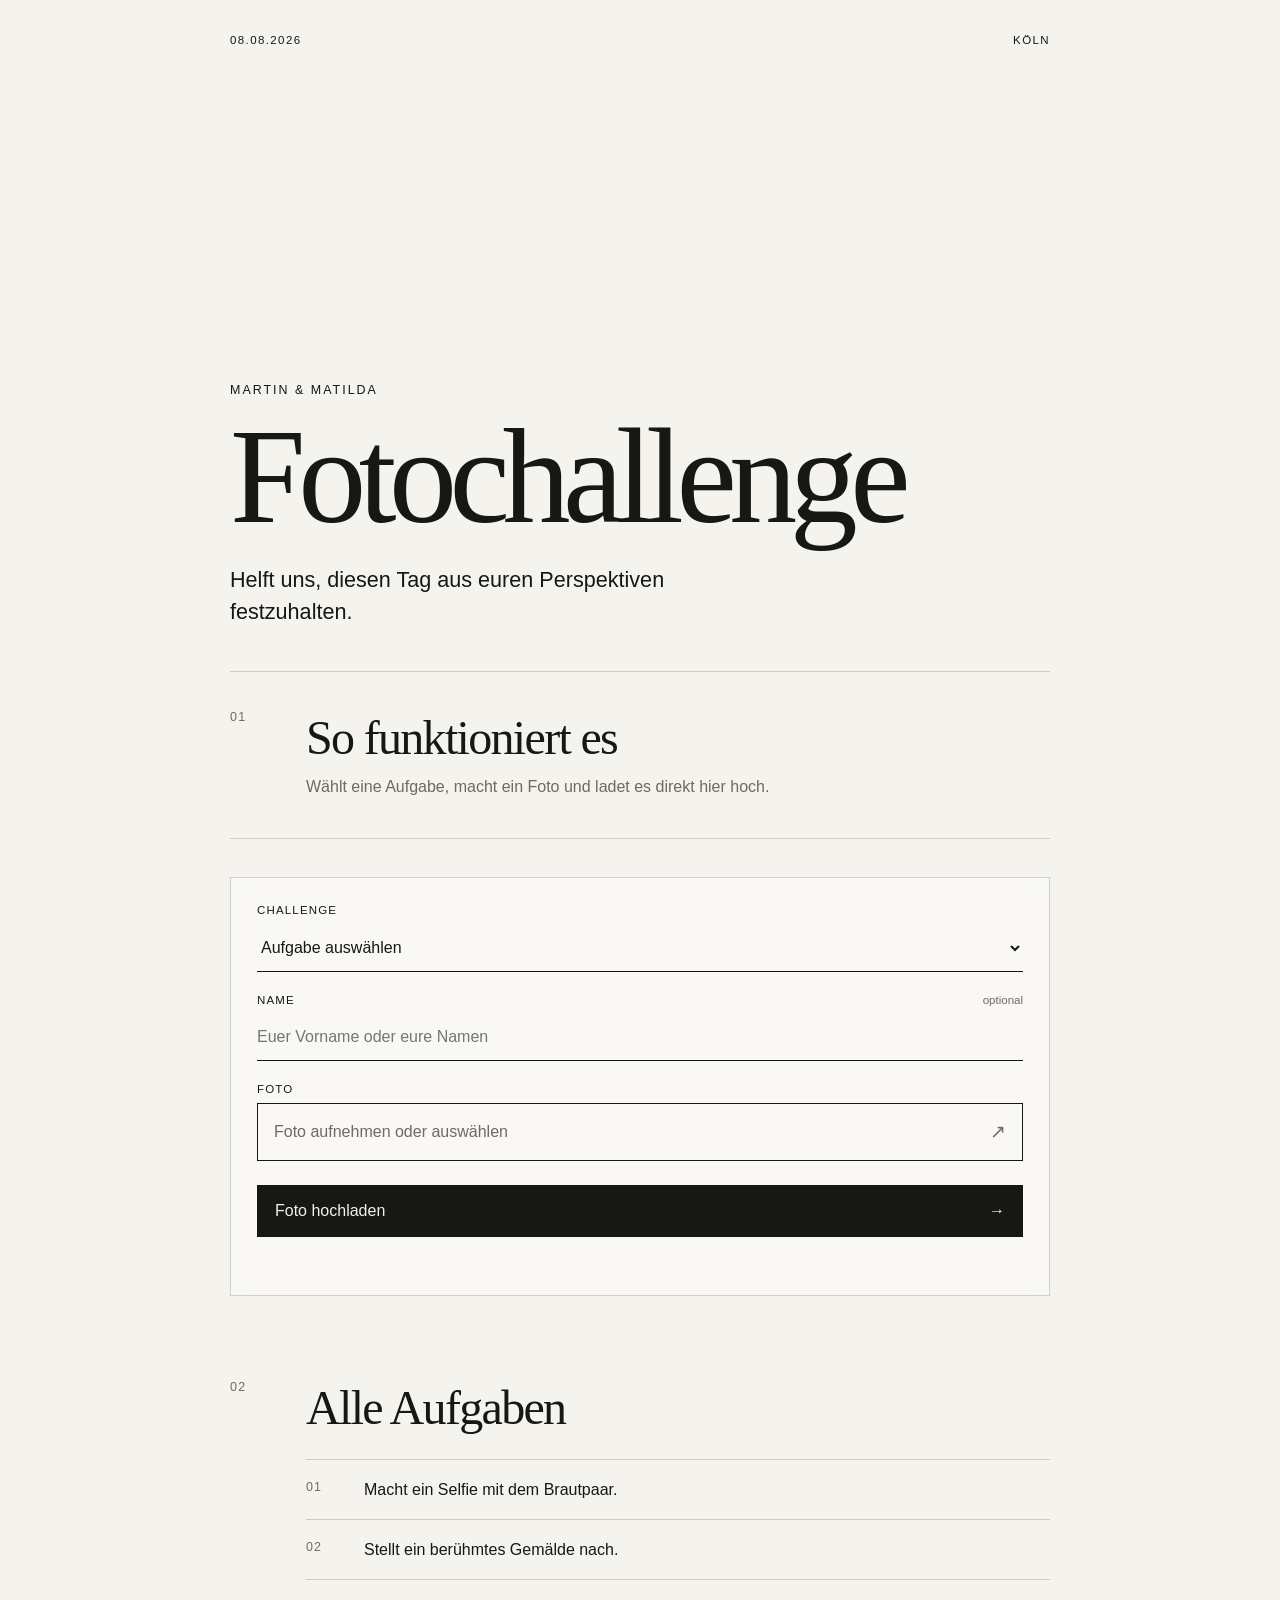
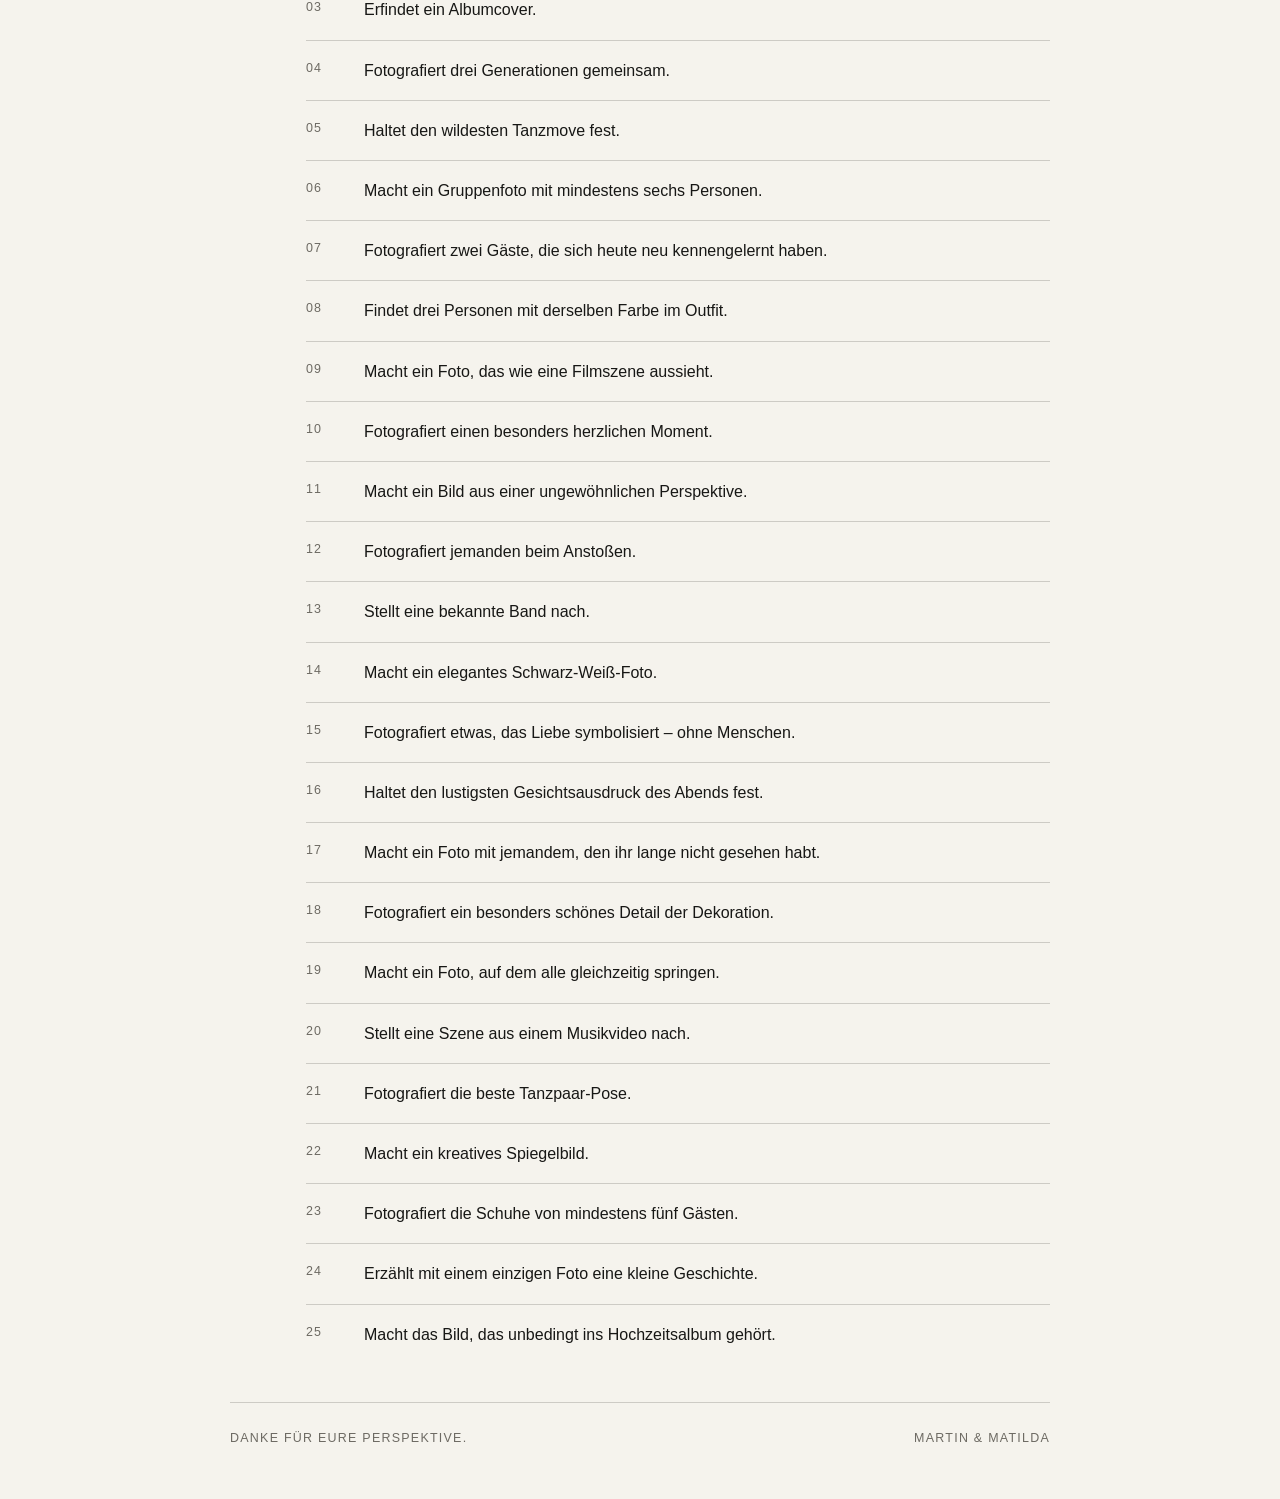
==== index.html @ a5055d3d "Add files via upload" ====
<!doctype html>
<html lang="de">
<head>
  <meta charset="utf-8">
  <meta name="viewport" content="width=device-width, initial-scale=1">
  <meta name="theme-color" content="#f3f0e9">
  <meta name="description" content="Fotochallenge zur Hochzeit von Martin und Matilda">
  <title>Martin & Matilda — Fotochallenge</title>
  <link rel="stylesheet" href="style.css">
</head>
<body>
  <main class="site-shell">
    <header class="intro">
      <div class="meta-row">
        <span>08.08.2026</span>
        <span>Köln</span>
      </div>

      <div class="title-block">
        <p class="kicker">Martin & Matilda</p>
        <h1>Fotochallenge</h1>
        <p class="lead">
          Helft uns, diesen Tag aus euren Perspektiven festzuhalten.
        </p>
      </div>
    </header>

    <section class="section intro-copy">
      <div class="section-number">01</div>
      <div>
        <h2>So funktioniert es</h2>
        <p>Wählt eine Aufgabe, macht ein Foto und ladet es direkt hier hoch.</p>
      </div>
    </section>

    <section class="upload-panel">
      <div class="field-group">
        <label for="challenge">Challenge</label>
        <select id="challenge" required>
          <option value="">Aufgabe auswählen</option>
        </select>
      </div>

      <div class="field-group">
        <label for="guestName">Name <span>optional</span></label>
        <input id="guestName" type="text" maxlength="60" placeholder="Euer Vorname oder eure Namen">
      </div>

      <div class="field-group">
        <label for="photo">Foto</label>
        <label class="file-picker" for="photo">
          <span id="fileLabel">Foto aufnehmen oder auswählen</span>
          <span class="file-symbol">↗</span>
        </label>
        <input id="photo" class="visually-hidden" type="file" accept="image/*" capture="environment" required>
      </div>

      <div id="previewWrap" class="preview-wrap" hidden>
        <img id="preview" alt="Vorschau des ausgewählten Fotos">
      </div>

      <button id="uploadButton" type="button">
        <span>Foto hochladen</span>
        <span>→</span>
      </button>

      <p id="status" class="status" aria-live="polite"></p>
    </section>

    <section class="section challenge-section">
      <div class="section-number">02</div>
      <div>
        <h2>Alle Aufgaben</h2>
        <div id="challengeList" class="challenge-list"></div>
      </div>
    </section>

    <footer>
      <span>Danke für eure Perspektive.</span>
      <span>Martin & Matilda</span>
    </footer>
  </main>

  <script src="script.js"></script>
</body>
</html>
---- style.css ----
* {
  box-sizing: border-box;
}

:root {
  --paper: #f3f0e9;
  --ink: #171715;
  --muted: #6d6a63;
  --line: rgba(23, 23, 21, 0.18);
  --panel: rgba(255, 255, 255, 0.42);
  font-family: Arial, Helvetica, sans-serif;
  color: var(--ink);
  background: var(--paper);
}

html {
  scroll-behavior: smooth;
}

body {
  margin: 0;
  background:
    linear-gradient(rgba(255,255,255,.2), rgba(255,255,255,.2)),
    var(--paper);
}

button,
input,
select {
  font: inherit;
}

.site-shell {
  width: min(100% - 28px, 820px);
  margin: 0 auto;
  padding: 24px 0 54px;
}

.intro {
  min-height: 72vh;
  display: flex;
  flex-direction: column;
  justify-content: space-between;
  padding: 10px 0 44px;
  border-bottom: 1px solid var(--line);
}

.meta-row {
  display: flex;
  justify-content: space-between;
  text-transform: uppercase;
  letter-spacing: .12em;
  font-size: .72rem;
}

.title-block {
  max-width: 720px;
}

.kicker {
  margin: 0 0 20px;
  text-transform: uppercase;
  letter-spacing: .16em;
  font-size: .78rem;
}

h1 {
  margin: 0;
  font-family: Georgia, "Times New Roman", serif;
  font-size: clamp(4rem, 16vw, 8.5rem);
  font-weight: 400;
  line-height: .88;
  letter-spacing: -.055em;
}

.lead {
  max-width: 560px;
  margin: 28px 0 0;
  font-size: clamp(1.05rem, 3vw, 1.35rem);
  line-height: 1.45;
}

.section {
  display: grid;
  grid-template-columns: 58px 1fr;
  gap: 18px;
  padding: 38px 0;
  border-bottom: 1px solid var(--line);
}

.section-number {
  color: var(--muted);
  font-size: .78rem;
  letter-spacing: .1em;
}

h2 {
  margin: 0 0 10px;
  font-family: Georgia, "Times New Roman", serif;
  font-size: clamp(2rem, 6vw, 3rem);
  font-weight: 400;
  letter-spacing: -.035em;
}

.section p {
  margin: 0;
  max-width: 560px;
  color: var(--muted);
  line-height: 1.55;
}

.upload-panel {
  margin: 38px 0;
  padding: 26px;
  border: 1px solid var(--line);
  background: var(--panel);
  backdrop-filter: blur(8px);
}

.field-group + .field-group {
  margin-top: 22px;
}

label:not(.file-picker) {
  display: flex;
  justify-content: space-between;
  margin-bottom: 8px;
  text-transform: uppercase;
  letter-spacing: .1em;
  font-size: .72rem;
}

label span {
  color: var(--muted);
  text-transform: none;
  letter-spacing: 0;
}

select,
input[type="text"] {
  width: 100%;
  padding: 14px 0;
  border: 0;
  border-bottom: 1px solid var(--ink);
  border-radius: 0;
  background: transparent;
  color: var(--ink);
  font-size: 1rem;
  outline: none;
}

select:focus,
input[type="text"]:focus {
  border-bottom-width: 2px;
}

.file-picker {
  display: flex;
  justify-content: space-between;
  align-items: center;
  min-height: 58px;
  padding: 0 16px;
  border: 1px solid var(--ink);
  cursor: pointer;
  transition: background .2s ease, color .2s ease;
}

.file-picker:hover {
  background: var(--ink);
  color: var(--paper);
}

.file-symbol {
  font-size: 1.2rem;
}

.visually-hidden {
  position: absolute;
  width: 1px;
  height: 1px;
  padding: 0;
  margin: -1px;
  overflow: hidden;
  clip: rect(0, 0, 0, 0);
  white-space: nowrap;
  border: 0;
}

.preview-wrap {
  margin-top: 22px;
  border: 1px solid var(--line);
  background: rgba(255,255,255,.35);
}

.preview-wrap img {
  display: block;
  width: 100%;
  max-height: 460px;
  object-fit: contain;
}

button {
  width: 100%;
  margin-top: 24px;
  padding: 17px 18px;
  display: flex;
  justify-content: space-between;
  border: 0;
  background: var(--ink);
  color: var(--paper);
  cursor: pointer;
  transition: transform .15s ease, opacity .15s ease;
}

button:hover {
  transform: translateY(-1px);
}

button:disabled {
  cursor: wait;
  opacity: .55;
  transform: none;
}

.status {
  min-height: 1.3em;
  margin: 14px 0 0;
  font-size: .88rem;
}

.status.success {
  color: #245d39;
}

.status.error {
  color: #8e2d2d;
}

.challenge-section {
  padding-top: 46px;
}

.challenge-list {
  margin-top: 24px;
}

.challenge-item {
  display: grid;
  grid-template-columns: 46px 1fr;
  gap: 12px;
  padding: 18px 0;
  border-top: 1px solid var(--line);
  line-height: 1.45;
}

.challenge-number {
  color: var(--muted);
  font-size: .78rem;
  letter-spacing: .08em;
}

footer {
  display: flex;
  justify-content: space-between;
  gap: 20px;
  padding-top: 28px;
  color: var(--muted);
  font-size: .78rem;
  text-transform: uppercase;
  letter-spacing: .1em;
}

@media (max-width: 560px) {
  .site-shell {
    width: min(100% - 20px, 820px);
  }

  .intro {
    min-height: 66vh;
  }

  .section {
    grid-template-columns: 38px 1fr;
    gap: 10px;
  }

  .upload-panel {
    padding: 20px;
  }

  footer {
    flex-direction: column;
  }
}
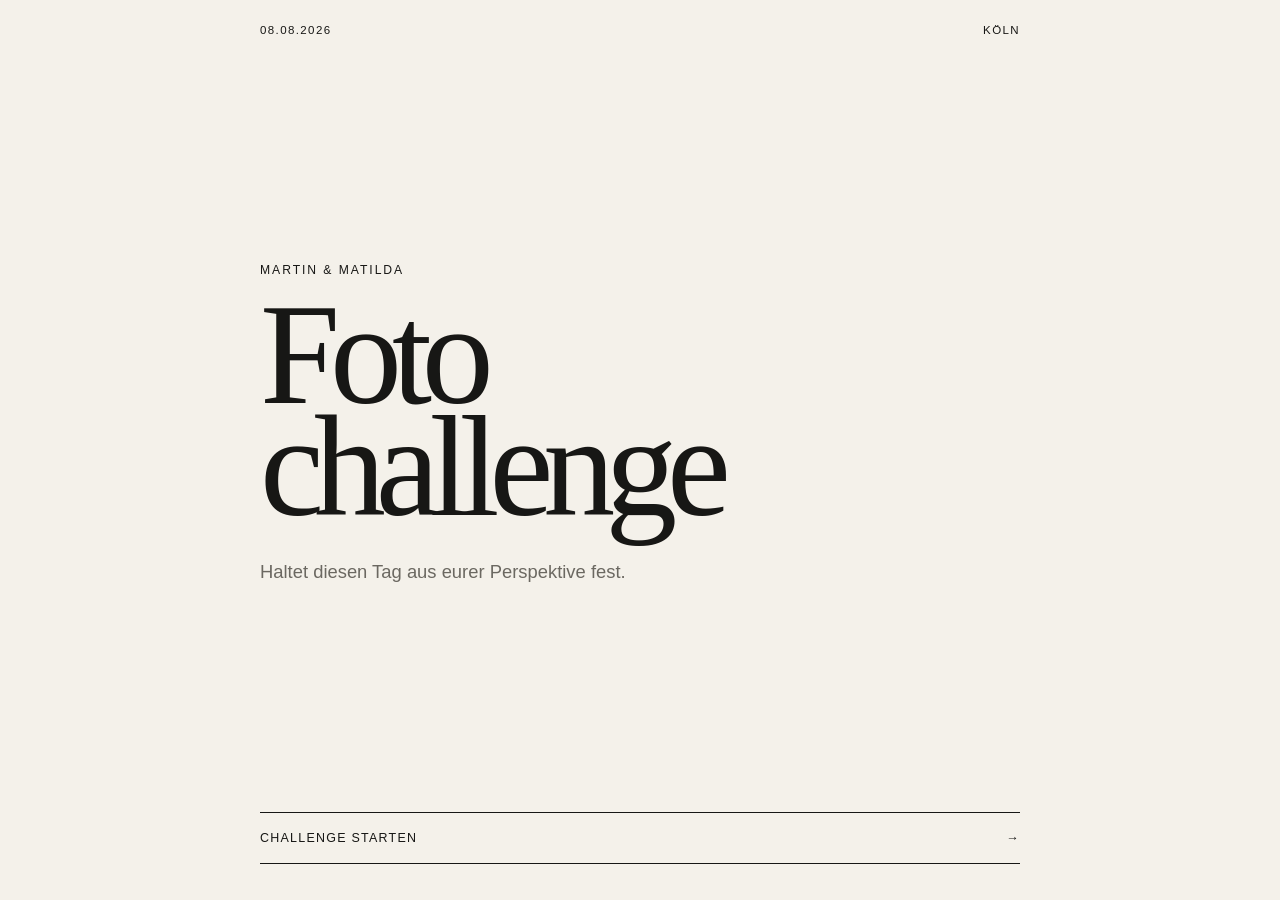
==== commit 5c71aab5: "Add files via upload" ====
--- a/index.html
+++ b/index.html
@@ -3,82 +3,111 @@
 <head>
   <meta charset="utf-8">
   <meta name="viewport" content="width=device-width, initial-scale=1">
-  <meta name="theme-color" content="#f3f0e9">
+  <meta name="theme-color" content="#f4f1ea">
   <meta name="description" content="Fotochallenge zur Hochzeit von Martin und Matilda">
   <title>Martin & Matilda — Fotochallenge</title>
   <link rel="stylesheet" href="style.css">
 </head>
 <body>
-  <main class="site-shell">
-    <header class="intro">
-      <div class="meta-row">
+  <main class="app">
+    <section id="welcomeView" class="view welcome-view is-active">
+      <div class="topline">
         <span>08.08.2026</span>
         <span>Köln</span>
       </div>
 
-      <div class="title-block">
-        <p class="kicker">Martin & Matilda</p>
-        <h1>Fotochallenge</h1>
-        <p class="lead">
-          Helft uns, diesen Tag aus euren Perspektiven festzuhalten.
+      <div class="welcome-copy">
+        <p class="eyebrow">Martin & Matilda</p>
+        <h1>Foto<br>challenge</h1>
+        <p class="intro">
+          Haltet diesen Tag aus eurer Perspektive fest.
         </p>
       </div>
-    </header>
 
-    <section class="section intro-copy">
-      <div class="section-number">01</div>
-      <div>
-        <h2>So funktioniert es</h2>
-        <p>Wählt eine Aufgabe, macht ein Foto und ladet es direkt hier hoch.</p>
+      <button id="enterButton" class="text-button">
+        <span>Challenge starten</span>
+        <span>→</span>
+      </button>
+    </section>
+
+    <section id="challengeView" class="view challenge-view">
+      <div class="topline">
+        <button id="backButton" class="quiet-button" aria-label="Zurück">←</button>
+        <span id="challengeCounter">01 / 25</span>
+      </div>
+
+      <article class="challenge-card">
+        <p id="challengeNumber" class="challenge-number">01</p>
+        <h2 id="challengeText">Stellt ein berühmtes Gemälde nach.</h2>
+      </article>
+
+      <div class="challenge-actions">
+        <button id="shuffleButton" class="secondary-button">
+          <span>Andere Aufgabe</span>
+          <span>↻</span>
+        </button>
+        <button id="chooseButton" class="primary-button">
+          <span>Diese Aufgabe wählen</span>
+          <span>→</span>
+        </button>
+      </div>
+
+      <button id="allChallengesButton" class="list-link">Alle Aufgaben ansehen</button>
+    </section>
+
+    <section id="uploadView" class="view upload-view">
+      <div class="topline">
+        <button id="uploadBackButton" class="quiet-button" aria-label="Zurück">←</button>
+        <span>Upload</span>
+      </div>
+
+      <div class="selected-challenge">
+        <p id="uploadChallengeNumber" class="challenge-number">01</p>
+        <h2 id="uploadChallengeText">Stellt ein berühmtes Gemälde nach.</h2>
+      </div>
+
+      <div class="form">
+        <label for="guestName">Name <span>optional</span></label>
+        <input id="guestName" type="text" maxlength="60" placeholder="Euer Vorname oder eure Namen">
+
+        <label for="photo">Foto</label>
+        <label for="photo" class="file-picker">
+          <span id="fileLabel">Foto aufnehmen oder auswählen</span>
+          <span>↗</span>
+        </label>
+        <input id="photo" type="file" accept="image/*" capture="environment" hidden>
+
+        <div id="previewWrap" class="preview-wrap" hidden>
+          <img id="preview" alt="Vorschau des ausgewählten Fotos">
+        </div>
+
+        <button id="uploadButton" class="primary-button full-width">
+          <span>Foto hochladen</span>
+          <span>→</span>
+        </button>
+
+        <p id="status" class="status" aria-live="polite"></p>
       </div>
     </section>
 
-    <section class="upload-panel">
-      <div class="field-group">
-        <label for="challenge">Challenge</label>
-        <select id="challenge" required>
-          <option value="">Aufgabe auswählen</option>
-        </select>
-      </div>
-
-      <div class="field-group">
-        <label for="guestName">Name <span>optional</span></label>
-        <input id="guestName" type="text" maxlength="60" placeholder="Euer Vorname oder eure Namen">
-      </div>
-
-      <div class="field-group">
-        <label for="photo">Foto</label>
-        <label class="file-picker" for="photo">
-          <span id="fileLabel">Foto aufnehmen oder auswählen</span>
-          <span class="file-symbol">↗</span>
-        </label>
-        <input id="photo" class="visually-hidden" type="file" accept="image/*" capture="environment" required>
-      </div>
-
-      <div id="previewWrap" class="preview-wrap" hidden>
-        <img id="preview" alt="Vorschau des ausgewählten Fotos">
-      </div>
-
-      <button id="uploadButton" type="button">
-        <span>Foto hochladen</span>
+    <section id="successView" class="view success-view">
+      <div class="success-mark">✓</div>
+      <p class="eyebrow">Upload abgeschlossen</p>
+      <h2>Danke für eure Perspektive.</h2>
+      <button id="nextChallengeButton" class="primary-button full-width">
+        <span>Nächste Challenge</span>
         <span>→</span>
       </button>
-
-      <p id="status" class="status" aria-live="polite"></p>
+      <button id="finishButton" class="list-link">Zur Startseite</button>
     </section>
 
-    <section class="section challenge-section">
-      <div class="section-number">02</div>
-      <div>
-        <h2>Alle Aufgaben</h2>
-        <div id="challengeList" class="challenge-list"></div>
+    <section id="listView" class="view list-view">
+      <div class="topline">
+        <button id="listBackButton" class="quiet-button" aria-label="Zurück">←</button>
+        <span>Alle Aufgaben</span>
       </div>
+      <div id="challengeList" class="challenge-list"></div>
     </section>
-
-    <footer>
-      <span>Danke für eure Perspektive.</span>
-      <span>Martin & Matilda</span>
-    </footer>
   </main>
 
   <script src="script.js"></script>
--- a/style.css
+++ b/style.css
@@ -1,142 +1,221 @@
-* {
-  box-sizing: border-box;
-}
+* { box-sizing: border-box; }
 
 :root {
-  --paper: #f3f0e9;
+  --paper: #f4f1ea;
   --ink: #171715;
-  --muted: #6d6a63;
-  --line: rgba(23, 23, 21, 0.18);
-  --panel: rgba(255, 255, 255, 0.42);
+  --muted: #6b6861;
+  --line: rgba(23, 23, 21, .2);
+  --soft: rgba(255, 255, 255, .34);
   font-family: Arial, Helvetica, sans-serif;
   color: var(--ink);
   background: var(--paper);
 }
 
-html {
-  scroll-behavior: smooth;
-}
-
-body {
+html, body {
   margin: 0;
-  background:
-    linear-gradient(rgba(255,255,255,.2), rgba(255,255,255,.2)),
-    var(--paper);
-}
-
-button,
-input,
-select {
+  min-height: 100%;
+  background: var(--paper);
+}
+
+button, input {
   font: inherit;
 }
 
-.site-shell {
-  width: min(100% - 28px, 820px);
+button {
+  color: inherit;
+}
+
+.app {
+  width: min(100% - 24px, 760px);
+  min-height: 100vh;
   margin: 0 auto;
-  padding: 24px 0 54px;
-}
-
-.intro {
-  min-height: 72vh;
+}
+
+.view {
+  display: none;
+  min-height: 100vh;
+  padding: 24px 0 36px;
+  animation: fadeIn .32s ease;
+}
+
+.view.is-active {
   display: flex;
   flex-direction: column;
-  justify-content: space-between;
-  padding: 10px 0 44px;
-  border-bottom: 1px solid var(--line);
-}
-
-.meta-row {
+}
+
+@keyframes fadeIn {
+  from { opacity: 0; transform: translateY(6px); }
+  to { opacity: 1; transform: translateY(0); }
+}
+
+.topline {
   display: flex;
+  align-items: center;
   justify-content: space-between;
   text-transform: uppercase;
   letter-spacing: .12em;
   font-size: .72rem;
 }
 
-.title-block {
-  max-width: 720px;
-}
-
-.kicker {
-  margin: 0 0 20px;
+.welcome-view {
+  justify-content: space-between;
+}
+
+.welcome-copy {
+  margin: auto 0;
+  padding: 60px 0;
+}
+
+.eyebrow {
+  margin: 0 0 22px;
   text-transform: uppercase;
   letter-spacing: .16em;
-  font-size: .78rem;
+  font-size: .76rem;
 }
 
 h1 {
   margin: 0;
   font-family: Georgia, "Times New Roman", serif;
-  font-size: clamp(4rem, 16vw, 8.5rem);
+  font-size: clamp(4.6rem, 20vw, 9rem);
   font-weight: 400;
-  line-height: .88;
-  letter-spacing: -.055em;
-}
-
-.lead {
-  max-width: 560px;
-  margin: 28px 0 0;
-  font-size: clamp(1.05rem, 3vw, 1.35rem);
-  line-height: 1.45;
-}
-
-.section {
+  line-height: .78;
+  letter-spacing: -.07em;
+}
+
+.intro {
+  max-width: 420px;
+  margin: 34px 0 0;
+  color: var(--muted);
+  font-size: 1.15rem;
+  line-height: 1.5;
+}
+
+.text-button,
+.primary-button,
+.secondary-button,
+.file-picker {
+  display: flex;
+  align-items: center;
+  justify-content: space-between;
+  width: 100%;
+  border: 0;
+  cursor: pointer;
+}
+
+.text-button {
+  padding: 18px 0;
+  border-top: 1px solid var(--ink);
+  border-bottom: 1px solid var(--ink);
+  background: transparent;
+  text-transform: uppercase;
+  letter-spacing: .1em;
+  font-size: .78rem;
+}
+
+.quiet-button {
+  padding: 6px 8px 6px 0;
+  border: 0;
+  background: transparent;
+  font-size: 1.2rem;
+  cursor: pointer;
+}
+
+.challenge-view {
+  justify-content: space-between;
+}
+
+.challenge-card {
+  margin: auto 0;
+  padding: 70px 0;
+}
+
+.challenge-number {
+  margin: 0 0 24px;
+  color: var(--muted);
+  letter-spacing: .12em;
+  font-size: .78rem;
+}
+
+h2 {
+  margin: 0;
+  font-family: Georgia, "Times New Roman", serif;
+  font-size: clamp(2.7rem, 10vw, 5.2rem);
+  font-weight: 400;
+  line-height: 1.02;
+  letter-spacing: -.045em;
+}
+
+.challenge-actions {
   display: grid;
-  grid-template-columns: 58px 1fr;
-  gap: 18px;
-  padding: 38px 0;
+  gap: 10px;
+}
+
+.primary-button,
+.secondary-button,
+.file-picker {
+  min-height: 58px;
+  padding: 0 18px;
+}
+
+.primary-button {
+  border: 1px solid var(--ink);
+  background: var(--ink);
+  color: var(--paper);
+}
+
+.secondary-button,
+.file-picker {
+  border: 1px solid var(--ink);
+  background: transparent;
+}
+
+.primary-button:disabled {
+  opacity: .55;
+  cursor: wait;
+}
+
+.list-link {
+  margin: 18px auto 0;
+  padding: 8px;
+  border: 0;
+  border-bottom: 1px solid var(--ink);
+  background: transparent;
+  font-size: .82rem;
+  cursor: pointer;
+}
+
+.upload-view {
+  gap: 44px;
+}
+
+.selected-challenge {
+  padding: 34px 0 38px;
   border-bottom: 1px solid var(--line);
 }
 
-.section-number {
-  color: var(--muted);
-  font-size: .78rem;
-  letter-spacing: .1em;
-}
-
-h2 {
-  margin: 0 0 10px;
-  font-family: Georgia, "Times New Roman", serif;
-  font-size: clamp(2rem, 6vw, 3rem);
-  font-weight: 400;
-  letter-spacing: -.035em;
-}
-
-.section p {
-  margin: 0;
-  max-width: 560px;
-  color: var(--muted);
-  line-height: 1.55;
-}
-
-.upload-panel {
-  margin: 38px 0;
-  padding: 26px;
-  border: 1px solid var(--line);
-  background: var(--panel);
-  backdrop-filter: blur(8px);
-}
-
-.field-group + .field-group {
-  margin-top: 22px;
-}
-
-label:not(.file-picker) {
+.selected-challenge h2 {
+  font-size: clamp(2.2rem, 8vw, 4rem);
+}
+
+.form {
+  padding-top: 4px;
+}
+
+.form > label:not(.file-picker) {
   display: flex;
   justify-content: space-between;
-  margin-bottom: 8px;
+  margin: 22px 0 8px;
   text-transform: uppercase;
   letter-spacing: .1em;
   font-size: .72rem;
 }
 
-label span {
+.form > label span {
   color: var(--muted);
   text-transform: none;
   letter-spacing: 0;
 }
 
-select,
 input[type="text"] {
   width: 100%;
   padding: 14px 0;
@@ -144,151 +223,88 @@
   border-bottom: 1px solid var(--ink);
   border-radius: 0;
   background: transparent;
-  color: var(--ink);
-  font-size: 1rem;
   outline: none;
 }
 
-select:focus,
-input[type="text"]:focus {
-  border-bottom-width: 2px;
-}
-
-.file-picker {
-  display: flex;
-  justify-content: space-between;
-  align-items: center;
-  min-height: 58px;
-  padding: 0 16px;
-  border: 1px solid var(--ink);
-  cursor: pointer;
-  transition: background .2s ease, color .2s ease;
-}
-
-.file-picker:hover {
-  background: var(--ink);
-  color: var(--paper);
-}
-
-.file-symbol {
-  font-size: 1.2rem;
-}
-
-.visually-hidden {
-  position: absolute;
-  width: 1px;
-  height: 1px;
-  padding: 0;
-  margin: -1px;
-  overflow: hidden;
-  clip: rect(0, 0, 0, 0);
-  white-space: nowrap;
-  border: 0;
-}
-
 .preview-wrap {
-  margin-top: 22px;
+  margin-top: 18px;
   border: 1px solid var(--line);
-  background: rgba(255,255,255,.35);
+  background: var(--soft);
 }
 
 .preview-wrap img {
   display: block;
   width: 100%;
-  max-height: 460px;
+  max-height: 420px;
   object-fit: contain;
 }
 
-button {
-  width: 100%;
+.full-width {
   margin-top: 24px;
-  padding: 17px 18px;
-  display: flex;
-  justify-content: space-between;
-  border: 0;
-  background: var(--ink);
-  color: var(--paper);
-  cursor: pointer;
-  transition: transform .15s ease, opacity .15s ease;
-}
-
-button:hover {
-  transform: translateY(-1px);
-}
-
-button:disabled {
-  cursor: wait;
-  opacity: .55;
-  transform: none;
 }
 
 .status {
   min-height: 1.3em;
   margin: 14px 0 0;
-  font-size: .88rem;
-}
-
-.status.success {
-  color: #245d39;
-}
-
-.status.error {
-  color: #8e2d2d;
-}
-
-.challenge-section {
-  padding-top: 46px;
+  font-size: .86rem;
+}
+
+.status.success { color: #245d39; }
+.status.error { color: #8e2d2d; }
+
+.success-view {
+  justify-content: center;
+  align-items: flex-start;
+  gap: 24px;
+}
+
+.success-mark {
+  width: 58px;
+  height: 58px;
+  display: grid;
+  place-items: center;
+  border: 1px solid var(--ink);
+  border-radius: 50%;
+  font-size: 1.4rem;
+}
+
+.success-view h2 {
+  max-width: 620px;
 }
 
 .challenge-list {
-  margin-top: 24px;
-}
-
-.challenge-item {
+  padding: 34px 0;
+}
+
+.challenge-list-item {
   display: grid;
-  grid-template-columns: 46px 1fr;
+  grid-template-columns: 42px 1fr;
   gap: 12px;
+  width: 100%;
   padding: 18px 0;
+  border: 0;
   border-top: 1px solid var(--line);
-  line-height: 1.45;
-}
-
-.challenge-number {
+  background: transparent;
+  text-align: left;
+  cursor: pointer;
+}
+
+.challenge-list-item:last-child {
+  border-bottom: 1px solid var(--line);
+}
+
+.challenge-list-item span:first-child {
   color: var(--muted);
-  font-size: .78rem;
+  font-size: .76rem;
   letter-spacing: .08em;
 }
 
-footer {
-  display: flex;
-  justify-content: space-between;
-  gap: 20px;
-  padding-top: 28px;
-  color: var(--muted);
-  font-size: .78rem;
-  text-transform: uppercase;
-  letter-spacing: .1em;
-}
-
-@media (max-width: 560px) {
-  .site-shell {
-    width: min(100% - 20px, 820px);
+@media (min-width: 700px) {
+  .challenge-actions {
+    grid-template-columns: 1fr 1.25fr;
   }
 
-  .intro {
-    min-height: 66vh;
+  .app {
+    width: min(100% - 56px, 760px);
   }
-
-  .section {
-    grid-template-columns: 38px 1fr;
-    gap: 10px;
-  }
-
-  .upload-panel {
-    padding: 20px;
-  }
-
-  footer {
-    flex-direction: column;
-  }
-}
+}
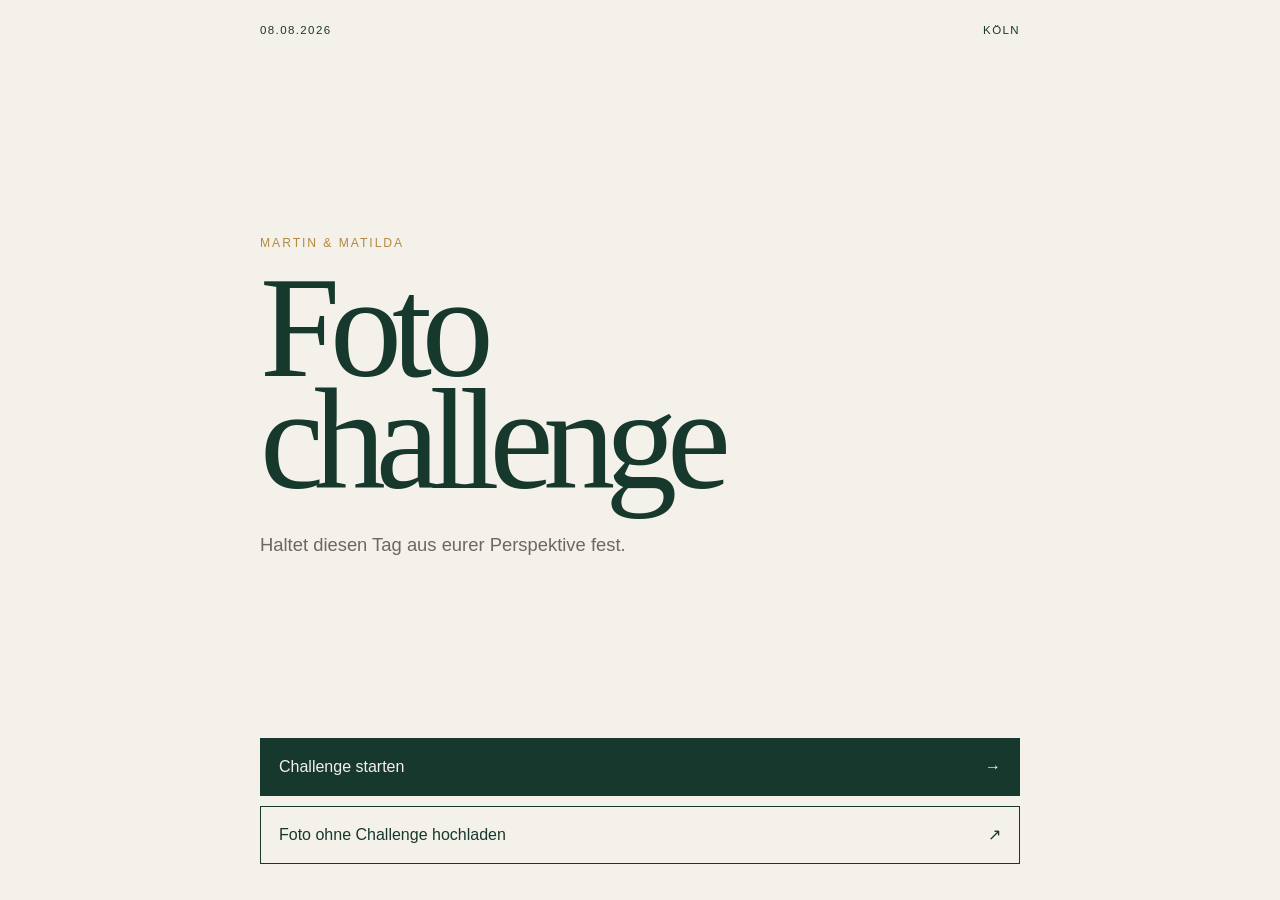
==== commit 43de8629: "Add files via upload" ====
--- a/index.html
+++ b/index.html
@@ -1,115 +1 @@
-<!doctype html>
-<html lang="de">
-<head>
-  <meta charset="utf-8">
-  <meta name="viewport" content="width=device-width, initial-scale=1">
-  <meta name="theme-color" content="#f4f1ea">
-  <meta name="description" content="Fotochallenge zur Hochzeit von Martin und Matilda">
-  <title>Martin & Matilda — Fotochallenge</title>
-  <link rel="stylesheet" href="style.css">
-</head>
-<body>
-  <main class="app">
-    <section id="welcomeView" class="view welcome-view is-active">
-      <div class="topline">
-        <span>08.08.2026</span>
-        <span>Köln</span>
-      </div>
-
-      <div class="welcome-copy">
-        <p class="eyebrow">Martin & Matilda</p>
-        <h1>Foto<br>challenge</h1>
-        <p class="intro">
-          Haltet diesen Tag aus eurer Perspektive fest.
-        </p>
-      </div>
-
-      <button id="enterButton" class="text-button">
-        <span>Challenge starten</span>
-        <span>→</span>
-      </button>
-    </section>
-
-    <section id="challengeView" class="view challenge-view">
-      <div class="topline">
-        <button id="backButton" class="quiet-button" aria-label="Zurück">←</button>
-        <span id="challengeCounter">01 / 25</span>
-      </div>
-
-      <article class="challenge-card">
-        <p id="challengeNumber" class="challenge-number">01</p>
-        <h2 id="challengeText">Stellt ein berühmtes Gemälde nach.</h2>
-      </article>
-
-      <div class="challenge-actions">
-        <button id="shuffleButton" class="secondary-button">
-          <span>Andere Aufgabe</span>
-          <span>↻</span>
-        </button>
-        <button id="chooseButton" class="primary-button">
-          <span>Diese Aufgabe wählen</span>
-          <span>→</span>
-        </button>
-      </div>
-
-      <button id="allChallengesButton" class="list-link">Alle Aufgaben ansehen</button>
-    </section>
-
-    <section id="uploadView" class="view upload-view">
-      <div class="topline">
-        <button id="uploadBackButton" class="quiet-button" aria-label="Zurück">←</button>
-        <span>Upload</span>
-      </div>
-
-      <div class="selected-challenge">
-        <p id="uploadChallengeNumber" class="challenge-number">01</p>
-        <h2 id="uploadChallengeText">Stellt ein berühmtes Gemälde nach.</h2>
-      </div>
-
-      <div class="form">
-        <label for="guestName">Name <span>optional</span></label>
-        <input id="guestName" type="text" maxlength="60" placeholder="Euer Vorname oder eure Namen">
-
-        <label for="photo">Foto</label>
-        <label for="photo" class="file-picker">
-          <span id="fileLabel">Foto aufnehmen oder auswählen</span>
-          <span>↗</span>
-        </label>
-        <input id="photo" type="file" accept="image/*" capture="environment" hidden>
-
-        <div id="previewWrap" class="preview-wrap" hidden>
-          <img id="preview" alt="Vorschau des ausgewählten Fotos">
-        </div>
-
-        <button id="uploadButton" class="primary-button full-width">
-          <span>Foto hochladen</span>
-          <span>→</span>
-        </button>
-
-        <p id="status" class="status" aria-live="polite"></p>
-      </div>
-    </section>
-
-    <section id="successView" class="view success-view">
-      <div class="success-mark">✓</div>
-      <p class="eyebrow">Upload abgeschlossen</p>
-      <h2>Danke für eure Perspektive.</h2>
-      <button id="nextChallengeButton" class="primary-button full-width">
-        <span>Nächste Challenge</span>
-        <span>→</span>
-      </button>
-      <button id="finishButton" class="list-link">Zur Startseite</button>
-    </section>
-
-    <section id="listView" class="view list-view">
-      <div class="topline">
-        <button id="listBackButton" class="quiet-button" aria-label="Zurück">←</button>
-        <span>Alle Aufgaben</span>
-      </div>
-      <div id="challengeList" class="challenge-list"></div>
-    </section>
-  </main>
-
-  <script src="script.js"></script>
-</body>
-</html>
+<!doctype html><html lang="de"><head><meta charset="utf-8"><meta name="viewport" content="width=device-width,initial-scale=1"><meta name="theme-color" content="#f4f1ea"><title>Martin & Matilda — Fotochallenge</title><link rel="stylesheet" href="style.css"></head><body><main class="app"><section id="welcomeView" class="view welcome-view is-active"><div class="topline"><span>08.08.2026</span><span>Köln</span></div><div class="welcome-copy"><p class="eyebrow">Martin & Matilda</p><h1>Foto<br>challenge</h1><p class="intro">Haltet diesen Tag aus eurer Perspektive fest.</p></div><div class="start-actions"><button id="enterButton" class="primary-button"><span>Challenge starten</span><span>→</span></button><button id="freeUploadButton" class="secondary-button"><span>Foto ohne Challenge hochladen</span><span>↗</span></button></div></section><section id="challengeView" class="view challenge-view"><div class="topline"><button id="backButton" class="quiet-button">←</button><span id="challengeCounter">01 / 25</span></div><article class="challenge-card"><p id="challengeNumber" class="challenge-number">01</p><h2 id="challengeText"></h2></article><div class="challenge-actions"><button id="shuffleButton" class="secondary-button"><span>Andere Aufgabe</span><span>↻</span></button><button id="chooseButton" class="primary-button"><span>Diese Aufgabe wählen</span><span>→</span></button></div><button id="allChallengesButton" class="list-link">Alle Aufgaben ansehen</button></section><section id="uploadView" class="view upload-view"><div class="topline"><button id="uploadBackButton" class="quiet-button">←</button><span>Upload</span></div><div class="selected-challenge"><p id="uploadChallengeNumber" class="challenge-number"></p><h2 id="uploadChallengeText"></h2></div><div class="form"><label for="guestName">Name <span>optional</span></label><input id="guestName" type="text" maxlength="60" placeholder="Euer Vorname oder eure Namen"><label for="photo">Foto</label><label for="photo" class="file-picker"><span id="fileLabel">Foto aufnehmen oder auswählen</span><span>↗</span></label><input id="photo" type="file" accept="image/*" capture="environment" hidden><div id="previewWrap" class="preview-wrap" hidden><img id="preview" alt="Vorschau"></div><button id="uploadButton" class="primary-button full-width"><span>Foto hochladen</span><span>→</span></button><p id="status" class="status"></p></div></section><section id="successView" class="view success-view"><div class="success-mark">✓</div><p class="eyebrow">Upload abgeschlossen</p><h2>Danke für eure Perspektive.</h2><p class="success-note">Euer Foto ist jetzt Teil der Live-Diashow.</p><button id="nextChallengeButton" class="primary-button full-width"><span>Nächste Challenge</span><span>→</span></button><button id="finishButton" class="list-link">Zur Startseite</button></section><section id="listView" class="view list-view"><div class="topline"><button id="listBackButton" class="quiet-button">←</button><span>Alle Aufgaben</span></div><div id="challengeList" class="challenge-list"></div></section></main><script src="script.js"></script></body></html>
--- a/style.css
+++ b/style.css
@@ -1,310 +1 @@
-* { box-sizing: border-box; }
-
-:root {
-  --paper: #f4f1ea;
-  --ink: #171715;
-  --muted: #6b6861;
-  --line: rgba(23, 23, 21, .2);
-  --soft: rgba(255, 255, 255, .34);
-  font-family: Arial, Helvetica, sans-serif;
-  color: var(--ink);
-  background: var(--paper);
-}
-
-html, body {
-  margin: 0;
-  min-height: 100%;
-  background: var(--paper);
-}
-
-button, input {
-  font: inherit;
-}
-
-button {
-  color: inherit;
-}
-
-.app {
-  width: min(100% - 24px, 760px);
-  min-height: 100vh;
-  margin: 0 auto;
-}
-
-.view {
-  display: none;
-  min-height: 100vh;
-  padding: 24px 0 36px;
-  animation: fadeIn .32s ease;
-}
-
-.view.is-active {
-  display: flex;
-  flex-direction: column;
-}
-
-@keyframes fadeIn {
-  from { opacity: 0; transform: translateY(6px); }
-  to { opacity: 1; transform: translateY(0); }
-}
-
-.topline {
-  display: flex;
-  align-items: center;
-  justify-content: space-between;
-  text-transform: uppercase;
-  letter-spacing: .12em;
-  font-size: .72rem;
-}
-
-.welcome-view {
-  justify-content: space-between;
-}
-
-.welcome-copy {
-  margin: auto 0;
-  padding: 60px 0;
-}
-
-.eyebrow {
-  margin: 0 0 22px;
-  text-transform: uppercase;
-  letter-spacing: .16em;
-  font-size: .76rem;
-}
-
-h1 {
-  margin: 0;
-  font-family: Georgia, "Times New Roman", serif;
-  font-size: clamp(4.6rem, 20vw, 9rem);
-  font-weight: 400;
-  line-height: .78;
-  letter-spacing: -.07em;
-}
-
-.intro {
-  max-width: 420px;
-  margin: 34px 0 0;
-  color: var(--muted);
-  font-size: 1.15rem;
-  line-height: 1.5;
-}
-
-.text-button,
-.primary-button,
-.secondary-button,
-.file-picker {
-  display: flex;
-  align-items: center;
-  justify-content: space-between;
-  width: 100%;
-  border: 0;
-  cursor: pointer;
-}
-
-.text-button {
-  padding: 18px 0;
-  border-top: 1px solid var(--ink);
-  border-bottom: 1px solid var(--ink);
-  background: transparent;
-  text-transform: uppercase;
-  letter-spacing: .1em;
-  font-size: .78rem;
-}
-
-.quiet-button {
-  padding: 6px 8px 6px 0;
-  border: 0;
-  background: transparent;
-  font-size: 1.2rem;
-  cursor: pointer;
-}
-
-.challenge-view {
-  justify-content: space-between;
-}
-
-.challenge-card {
-  margin: auto 0;
-  padding: 70px 0;
-}
-
-.challenge-number {
-  margin: 0 0 24px;
-  color: var(--muted);
-  letter-spacing: .12em;
-  font-size: .78rem;
-}
-
-h2 {
-  margin: 0;
-  font-family: Georgia, "Times New Roman", serif;
-  font-size: clamp(2.7rem, 10vw, 5.2rem);
-  font-weight: 400;
-  line-height: 1.02;
-  letter-spacing: -.045em;
-}
-
-.challenge-actions {
-  display: grid;
-  gap: 10px;
-}
-
-.primary-button,
-.secondary-button,
-.file-picker {
-  min-height: 58px;
-  padding: 0 18px;
-}
-
-.primary-button {
-  border: 1px solid var(--ink);
-  background: var(--ink);
-  color: var(--paper);
-}
-
-.secondary-button,
-.file-picker {
-  border: 1px solid var(--ink);
-  background: transparent;
-}
-
-.primary-button:disabled {
-  opacity: .55;
-  cursor: wait;
-}
-
-.list-link {
-  margin: 18px auto 0;
-  padding: 8px;
-  border: 0;
-  border-bottom: 1px solid var(--ink);
-  background: transparent;
-  font-size: .82rem;
-  cursor: pointer;
-}
-
-.upload-view {
-  gap: 44px;
-}
-
-.selected-challenge {
-  padding: 34px 0 38px;
-  border-bottom: 1px solid var(--line);
-}
-
-.selected-challenge h2 {
-  font-size: clamp(2.2rem, 8vw, 4rem);
-}
-
-.form {
-  padding-top: 4px;
-}
-
-.form > label:not(.file-picker) {
-  display: flex;
-  justify-content: space-between;
-  margin: 22px 0 8px;
-  text-transform: uppercase;
-  letter-spacing: .1em;
-  font-size: .72rem;
-}
-
-.form > label span {
-  color: var(--muted);
-  text-transform: none;
-  letter-spacing: 0;
-}
-
-input[type="text"] {
-  width: 100%;
-  padding: 14px 0;
-  border: 0;
-  border-bottom: 1px solid var(--ink);
-  border-radius: 0;
-  background: transparent;
-  outline: none;
-}
-
-.preview-wrap {
-  margin-top: 18px;
-  border: 1px solid var(--line);
-  background: var(--soft);
-}
-
-.preview-wrap img {
-  display: block;
-  width: 100%;
-  max-height: 420px;
-  object-fit: contain;
-}
-
-.full-width {
-  margin-top: 24px;
-}
-
-.status {
-  min-height: 1.3em;
-  margin: 14px 0 0;
-  font-size: .86rem;
-}
-
-.status.success { color: #245d39; }
-.status.error { color: #8e2d2d; }
-
-.success-view {
-  justify-content: center;
-  align-items: flex-start;
-  gap: 24px;
-}
-
-.success-mark {
-  width: 58px;
-  height: 58px;
-  display: grid;
-  place-items: center;
-  border: 1px solid var(--ink);
-  border-radius: 50%;
-  font-size: 1.4rem;
-}
-
-.success-view h2 {
-  max-width: 620px;
-}
-
-.challenge-list {
-  padding: 34px 0;
-}
-
-.challenge-list-item {
-  display: grid;
-  grid-template-columns: 42px 1fr;
-  gap: 12px;
-  width: 100%;
-  padding: 18px 0;
-  border: 0;
-  border-top: 1px solid var(--line);
-  background: transparent;
-  text-align: left;
-  cursor: pointer;
-}
-
-.challenge-list-item:last-child {
-  border-bottom: 1px solid var(--line);
-}
-
-.challenge-list-item span:first-child {
-  color: var(--muted);
-  font-size: .76rem;
-  letter-spacing: .08em;
-}
-
-@media (min-width: 700px) {
-  .challenge-actions {
-    grid-template-columns: 1fr 1.25fr;
-  }
-
-  .app {
-    width: min(100% - 56px, 760px);
-  }
-}
+*{box-sizing:border-box}:root{--paper:#f4f1ea;--ink:#17382d;--muted:#6b6861;--line:rgba(23,56,45,.22);--gold:#b28a3d;font-family:Arial,Helvetica,sans-serif;color:var(--ink);background:var(--paper)}html,body{margin:0;min-height:100%;background:var(--paper)}button,input{font:inherit}.app{width:min(100% - 24px,760px);min-height:100vh;margin:0 auto}.view{display:none;min-height:100vh;padding:24px 0 36px}.view.is-active{display:flex;flex-direction:column}.topline{display:flex;justify-content:space-between;align-items:center;text-transform:uppercase;letter-spacing:.12em;font-size:.72rem}.welcome-view{justify-content:space-between}.welcome-copy{margin:auto 0;padding:54px 0 34px}.eyebrow{margin:0 0 22px;text-transform:uppercase;letter-spacing:.16em;font-size:.76rem;color:var(--gold)}h1{margin:0;font-family:Georgia,"Times New Roman",serif;font-size:clamp(4.6rem,20vw,9rem);font-weight:400;line-height:.78;letter-spacing:-.07em}.intro,.success-note{max-width:420px;margin:34px 0 0;color:var(--muted);font-size:1.15rem;line-height:1.5}.start-actions,.challenge-actions{display:grid;gap:10px}.primary-button,.secondary-button,.file-picker{display:flex;align-items:center;justify-content:space-between;width:100%;min-height:58px;padding:0 18px;cursor:pointer}.primary-button{border:1px solid var(--ink);background:var(--ink);color:var(--paper)}.secondary-button,.file-picker{border:1px solid var(--ink);background:transparent;color:var(--ink)}.quiet-button{padding:6px 8px 6px 0;border:0;background:transparent;font-size:1.2rem;cursor:pointer}.challenge-view{justify-content:space-between}.challenge-card{margin:auto 0;padding:70px 0}.challenge-number{margin:0 0 24px;color:var(--gold);letter-spacing:.12em;font-size:.78rem}h2{margin:0;font-family:Georgia,"Times New Roman",serif;font-size:clamp(2.7rem,10vw,5.2rem);font-weight:400;line-height:1.02;letter-spacing:-.045em}.list-link{margin:18px auto 0;padding:8px;border:0;border-bottom:1px solid var(--ink);background:transparent;font-size:.82rem;cursor:pointer}.upload-view{gap:44px}.selected-challenge{padding:34px 0 38px;border-bottom:1px solid var(--line)}.selected-challenge h2{font-size:clamp(2.2rem,8vw,4rem)}.form>label:not(.file-picker){display:flex;justify-content:space-between;margin:22px 0 8px;text-transform:uppercase;letter-spacing:.1em;font-size:.72rem}.form>label span{color:var(--muted);text-transform:none;letter-spacing:0}input[type=text]{width:100%;padding:14px 0;border:0;border-bottom:1px solid var(--ink);background:transparent}.preview-wrap{margin-top:18px;border:1px solid var(--line)}.preview-wrap img{display:block;width:100%;max-height:420px;object-fit:contain}.full-width{margin-top:24px}.status{min-height:1.3em;margin:14px 0 0;font-size:.86rem}.status.error{color:#8e2d2d}.success-view{justify-content:center;align-items:flex-start;gap:24px}.success-mark{width:58px;height:58px;display:grid;place-items:center;border:1px solid var(--gold);border-radius:50%;font-size:1.4rem}.challenge-list{padding:34px 0}.challenge-list-item{display:grid;grid-template-columns:42px 1fr;gap:12px;width:100%;padding:18px 0;border:0;border-top:1px solid var(--line);background:transparent;text-align:left;cursor:pointer}.challenge-list-item:last-child{border-bottom:1px solid var(--line)}.challenge-list-item span:first-child{color:var(--gold);font-size:.76rem}@media(min-width:700px){.challenge-actions{grid-template-columns:1fr 1.25fr}.app{width:min(100% - 56px,760px)}}
